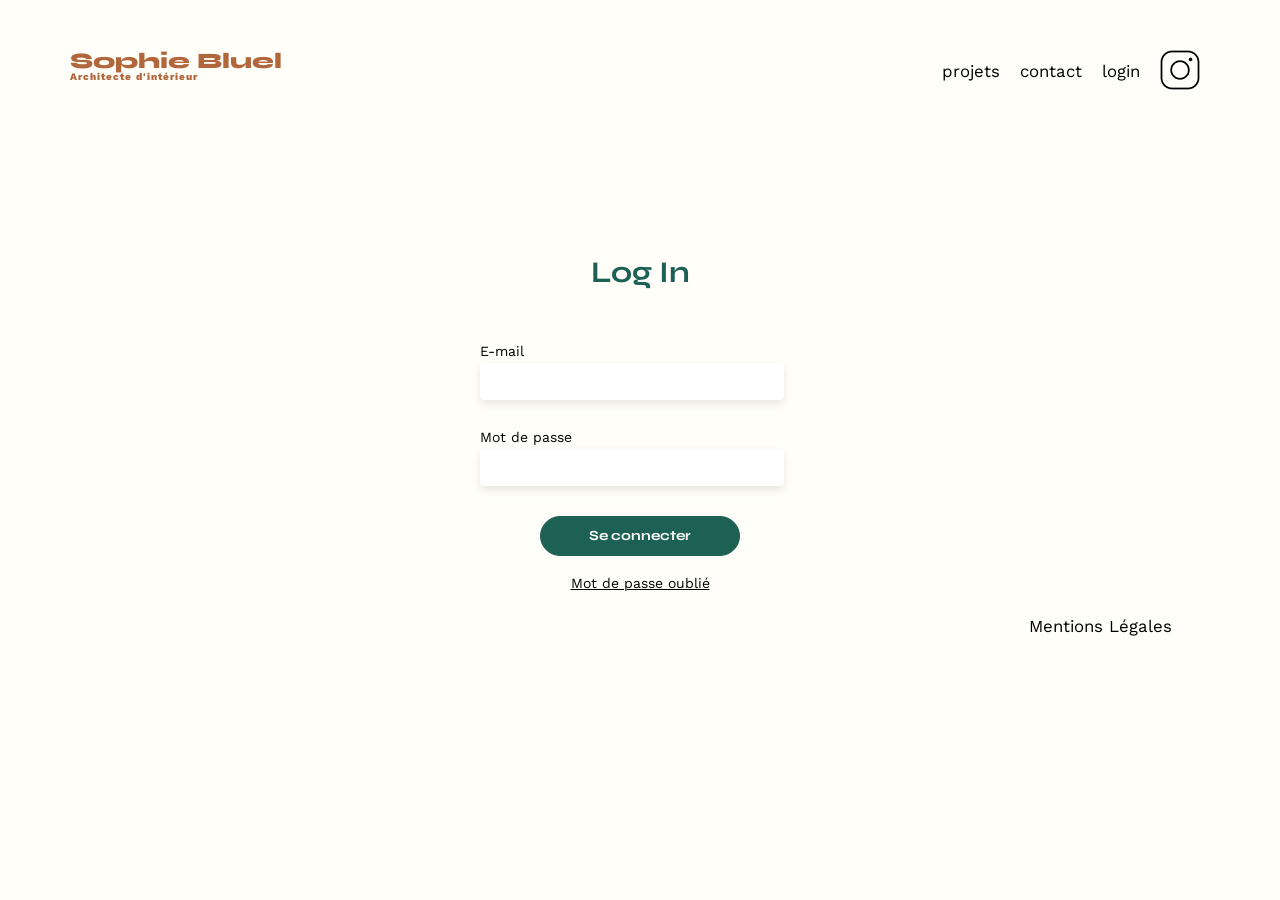
==== FrontEnd/login.html @ b8c4a3b3 "création de la page de login et mise en place de son fonctionnement" ====
<!DOCTYPE html>
<html lang="en">
<head>
    <meta charset="UTF-8">
    <meta name="viewport" content="width=device-width, initial-scale=1.0">
	<link rel="preconnect" href="https://fonts.googleapis.com">
	<link rel="preconnect" href="https://fonts.gstatic.com" crossorigin>
	<link href="https://fonts.googleapis.com/css2?family=Syne:wght@700;800&family=Work+Sans&display=swap" rel="stylesheet">
	<meta name="description" content="">
	<link rel="stylesheet" href="./assets/style.css">
	<script src="login.js" defer></script>
    <title>Document</title>
</head>
<body>
    <header>
	<h1>Sophie Bluel <span>Architecte d'intérieur</span></h1>
	<nav>
		<ul>
			<li>projets</li>
			<li>contact</li>
			<li><a href="#">login</a></li>

			<li><img src="./assets/icons/instagram.png" alt="Instagram"></li>
		</ul>
	</nav>
</header>
<main>
	<h2 class="login-h2">Log In</h2>
		<form action="" class="login">
			<label for="email">E-mail</label>
			<input type="email" name="user-email" id="email">

			<label for="password">Mot de passe</label>
			<input type="password" name="user-password" id="password">
			<div class="div-log">
				<button type="submit" class="submit">Se connecter</button>
				<a href="#" class="forget-password">Mot de passe oublié</a>
			</div>
		</form>	
</main>
<footer>
	<nav>
		<ul>
			<li>Mentions Légales</li>
		</ul>
	</nav>
</footer>
</body>
</html>
---- FrontEnd/assets/style.css ----
/* http://meyerweb.com/eric/tools/css/reset/
   v2.0 | 20110126
   License: none (public domain)
*/

html, body, div, span, applet, object, iframe,
h1, h2, h3, h4, h5, h6, p, blockquote, pre,
a, abbr, acronym, address, big, cite, code,
del, dfn, em, img, ins, kbd, q, s, samp,
small, strike, strong, sub, sup, tt, var,
b, u, i, center,
dl, dt, dd, ol, ul, li,
fieldset, form, label, legend,
table, caption, tbody, tfoot, thead, tr, th, td,
article, aside, canvas, details, embed,
figure, figcaption, footer, header, hgroup,
menu, nav, output, ruby, section, summary,
time, mark, audio, video {
	margin: 0;
	padding: 0;
	border: 0;
	font-size: 100%;
	font: inherit;
	vertical-align: baseline;
}
/* HTML5 display-role reset for older browsers */
article, aside, details, figcaption, figure,
footer, header, hgroup, menu, nav, section {
	display: block;
}
body {
	line-height: 1;
}
ol, ul {
	list-style: none;
}
blockquote, q {
	quotes: none;
}
blockquote:before, blockquote:after,
q:before, q:after {
	content: '';
	content: none;
}
table {
	border-collapse: collapse;
	border-spacing: 0;
}
/** end reset css**/
body {
	max-width: 1140px;
	margin:auto;
	font-family: 'Work Sans' ;
	font-size: 14px;
	background-color: #FFFEF8;
}
header {
	display: flex;
	justify-content: space-between;
	margin: 50px 0
}
section {
	margin: 50px 0
}

h1{
	display: flex;
	flex-direction: column;
	font-family: 'Syne';
	font-size: 22px;
	font-weight: 800;
	color: #B1663C
}

h1 > span {
	font-family: 'Work Sans';
	font-size:10px;
	letter-spacing: 0.1em;
;
}

h2{
	font-family: 'Syne';
	font-weight: 700;
	font-size: 30px;
	color: #1D6154
}
nav ul {
	display: flex;
	align-items: center;
	list-style-type: none;

}
nav li {
	padding: 0 10px;
	font-size: 1.2em;
}

li:hover {
	color: #B1663C;
}
a:link {
	color: inherit;
	
}
a:visited {
	color: inherit;
	text-decoration: none;
}
header a:link {
	text-decoration: none;
}
input {
	width: 300px;
	height: 35px;
	margin-top: 5px;
	margin-bottom: 30px;
	border: none; 
	border-radius: 4px;
	box-shadow: 0 4px 10px rgba(0, 0, 0, 0.1);
}
#introduction {
	display: flex;
	align-items: center;
}
#introduction figure {
	flex: 1
}
#introduction img {
	display: block;
	margin: auto;
	width: 80%;
}

#introduction article {
	flex: 1
}
#introduction h2 {
	margin-bottom: 1em;
}

#introduction p {
	margin-bottom: 0.5em;
}
#portfolio h2 {
	text-align: center;
	margin-bottom: 1em;
}
.gallery {
	width: 100%;
	display: grid;
	grid-template-columns: 1fr 1fr 1fr;
	grid-column-gap: 20px;
	grid-row-gap: 20px;
}

.gallery img {
	width: 100%;

}
.div-filter {
	display: flex;
	align-items: center;
	justify-content: center;
	margin-bottom: 5%;
}
.filter-button {
	font-size: 18px;
	font-weight: 700;
	padding: 8px 20px;
	margin: 0.5%;
	border: 1px solid #1D6154;
	border-radius:  30px;
	color: #1D6154;
	background-color: #FFFEF8;
    font-family: Syne;
	height: 40px;


}
.active {
    color: white;
    background-color: #1D6154;
}
.login-h2 {
	display: flex;
	justify-content: center;
	padding-top: 10%;
}
.login {
	display: flex;
	flex-direction: column;
	width: 28%;
	margin: 0 auto;
	padding-top: 5%;
}
.div-log {
	display: flex;
	flex-direction: column;
	justify-content: center;
}
.submit {
	align-self: center;
	margin-bottom: 20px;
	width: 200px;
	height: 50px;
	border-radius: 30px;
	color: white;
    background-color: #1D6154;
	font-size: 14px;
	font-weight: 700;
	padding: 8px 20px;
	border: 1px solid #1D6154;
	border-radius:  30px;
	color: white;
    background-color: #1D6154;
    font-family: Syne;
	height: 40px;
}
.forget-password {
	align-self: center;
	text-decoration: underline solid black 1px;
}
.error-message {
    color: #d63838;
    background-color: #fde8e8;
    border-left: 3px solid #d63838;
    padding: 10px 15px;
    border-radius: 4px;
    margin-bottom: 20px;
    font-size: 0.9rem;
    animation: shake 0.4s ease, fadeIn 0.3s ease;
}

@keyframes fadeIn {
    from {
        opacity: 0;
        transform: translateY(-5px);
    }
    to {
        opacity: 1;
        transform: translateY(0);
    }
}

@keyframes shake {
    0%, 100% { transform: translateX(0); }
    25% { transform: translateX(-5px); }
    75% { transform: translateX(5px); }
}
#contact {
	width: 50%;
	margin: auto;
}
#contact > * {
	text-align: center;

}
#contact h2{
	margin-bottom: 20px;
}
#contact form {
	text-align: left;
	margin-top:30px;
	display: flex;
	flex-direction: column;
}

#contact input {
	height: 50px;
	font-size: 1.2em;
	border: none;
	box-shadow: 0px 4px 14px rgba(0, 0, 0, 0.09);
}
#contact label {
	margin: 2em 0 1em 0;
}
#contact textarea {
	border: none;
	box-shadow: 0px 4px 14px rgba(0, 0, 0, 0.09);
}

input[type="submit"]{
	font-family: 'Syne';
	font-weight: 700;
	color: white;
	background-color: #1D6154;
	margin : 2em auto ;
	width: 180px;
	text-align: center;
	border-radius: 60px ;
}

footer nav ul {
	display: flex;
	justify-content: flex-end;
	margin: 2em
}
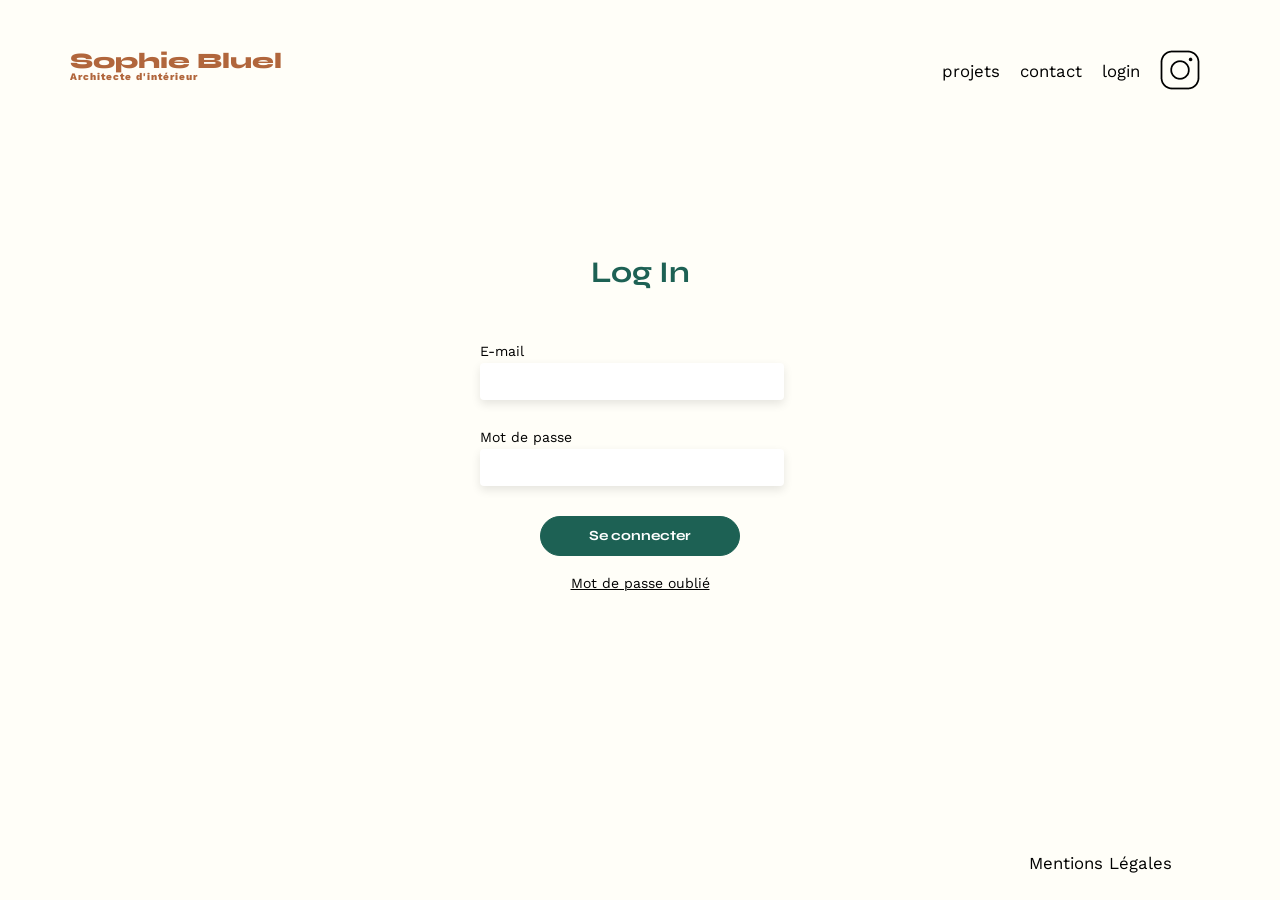
==== commit 4d169593: "correction visuel sur les icones,ajustements légers CSS" ====
--- a/FrontEnd/login.html
+++ b/FrontEnd/login.html
@@ -9,7 +9,7 @@
 	<meta name="description" content="">
 	<link rel="stylesheet" href="./assets/style.css">
 	<script src="login.js" defer></script>
-    <title>Document</title>
+    <title>login</title>
 </head>
 <body>
     <header>
@@ -38,6 +38,7 @@
 			</div>
 		</form>	
 </main>
+
 <footer>
 	<nav>
 		<ul>
--- a/FrontEnd/assets/style.css
+++ b/FrontEnd/assets/style.css
@@ -30,6 +30,12 @@
 }
 body {
 	line-height: 1;
+	display: flex;
+    flex-direction: column;
+    min-height: 100vh;
+}
+main {
+    flex: 1;  /* main pousse le footer vers le bas */
 }
 ol, ul {
 	list-style: none;
@@ -77,6 +83,10 @@
 	font-size:10px;
 	letter-spacing: 0.1em;
 ;
+}
+i {
+	margin: 1%;
+	font-size: 16px;
 }
 
 h2{
@@ -143,9 +153,12 @@
 	margin-bottom: 0.5em;
 }
 #portfolio h2 {
-	text-align: center;
-	margin-bottom: 1em;
-}
+	display: flex;
+	justify-content: center;
+	margin-top: 3em;
+	margin-bottom: 2em;	
+}
+
 .gallery {
 	width: 100%;
 	display: grid;
@@ -163,6 +176,40 @@
 	align-items: center;
 	justify-content: center;
 	margin-bottom: 5%;
+}
+.edit-name {
+	display: flex;
+	justify-content: center;
+	align-items: center;
+	margin-top: 4em;
+	margin-bottom: 1em;
+	color: black;
+	background-color: #FFFEF8;
+	border: none;
+}
+.edit-mod {
+	position: relative;
+    width: 100vw;
+	margin-left: calc(-50vw + 50%);
+	height: 50px;
+	background-color: black;
+}
+.edit-mod-name {
+	height: 50px;
+	display: flex;
+	justify-content: center;
+	align-items: center;
+	color: white;
+}
+.title-wrapper {
+    display: flex;
+    align-items: center;
+    justify-content: center;
+	gap: 20px;
+    margin-bottom: 30px;
+}
+.title-wrapper i {
+    margin: 10px;
 }
 .filter-button {
 	font-size: 18px;
@@ -217,6 +264,9 @@
     font-family: Syne;
 	height: 40px;
 }
+button:hover {
+	cursor: pointer;
+}
 .forget-password {
 	align-self: center;
 	text-decoration: underline solid black 1px;
